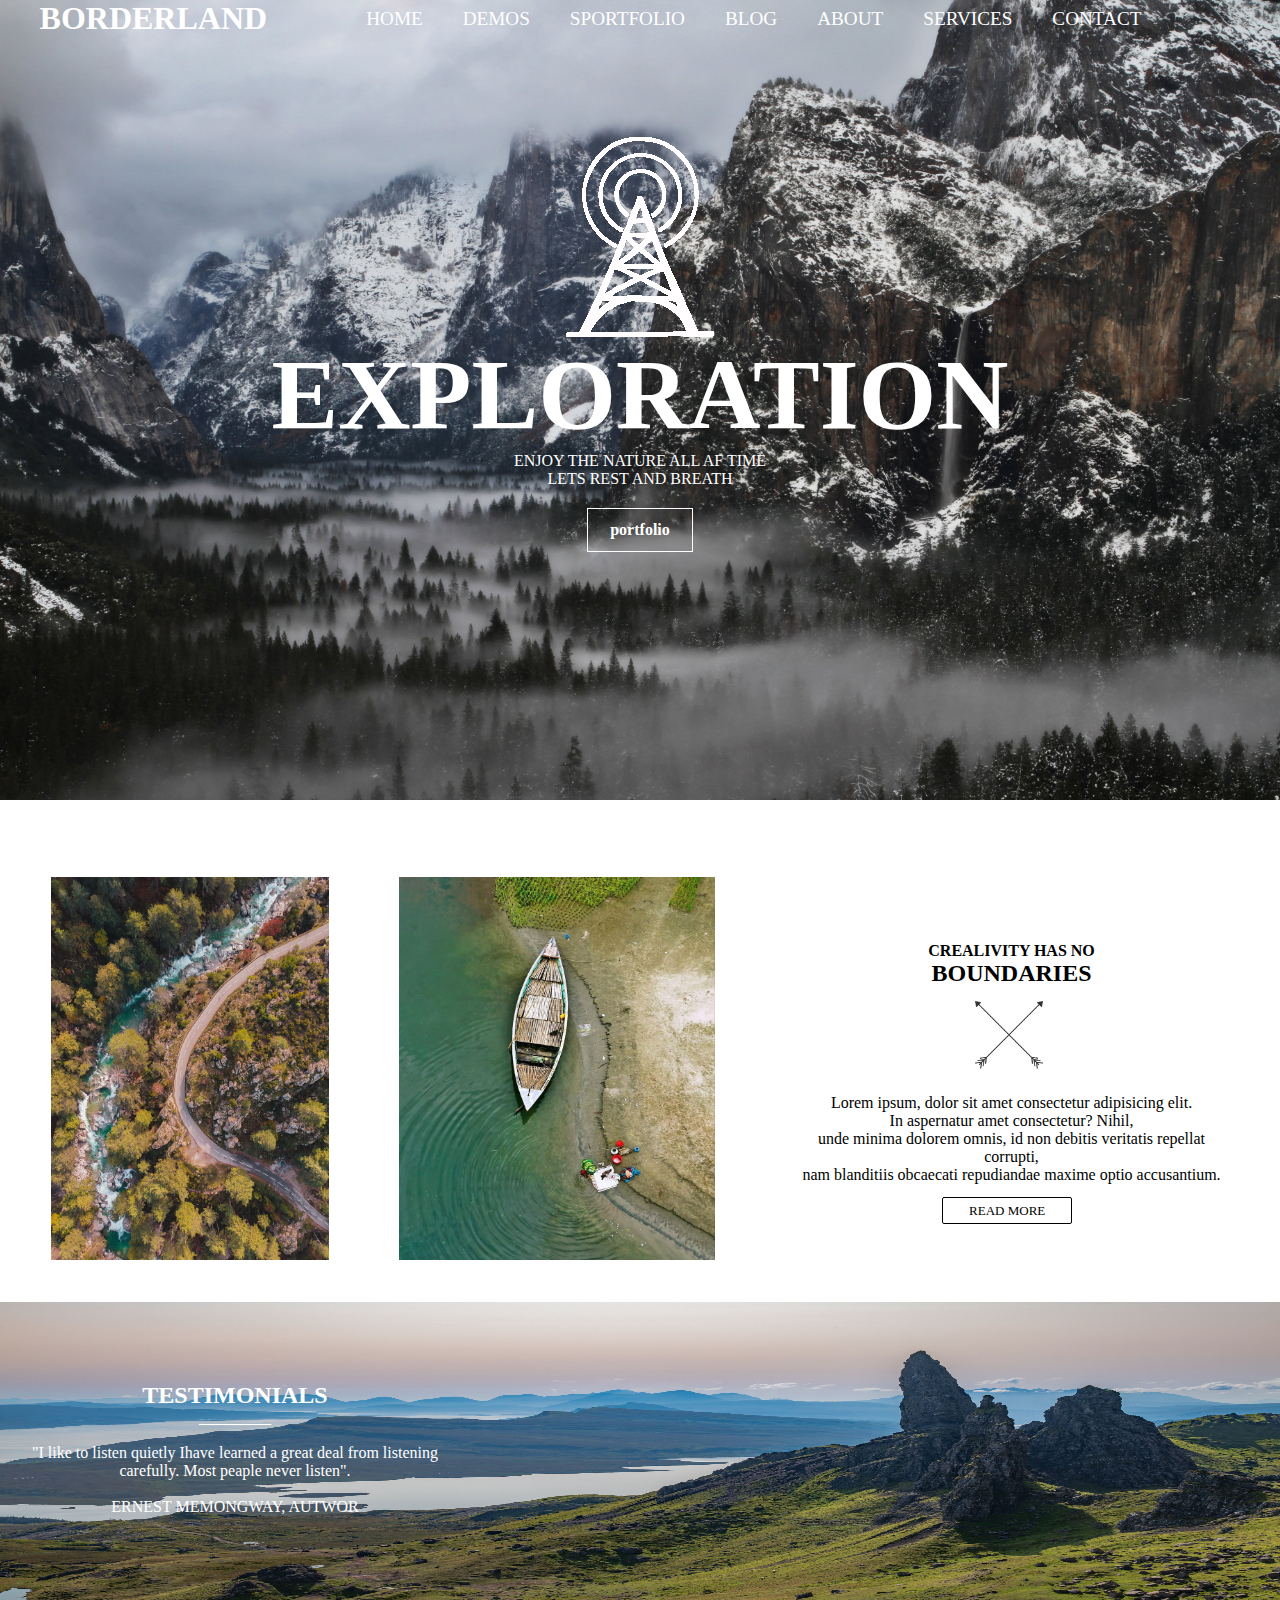
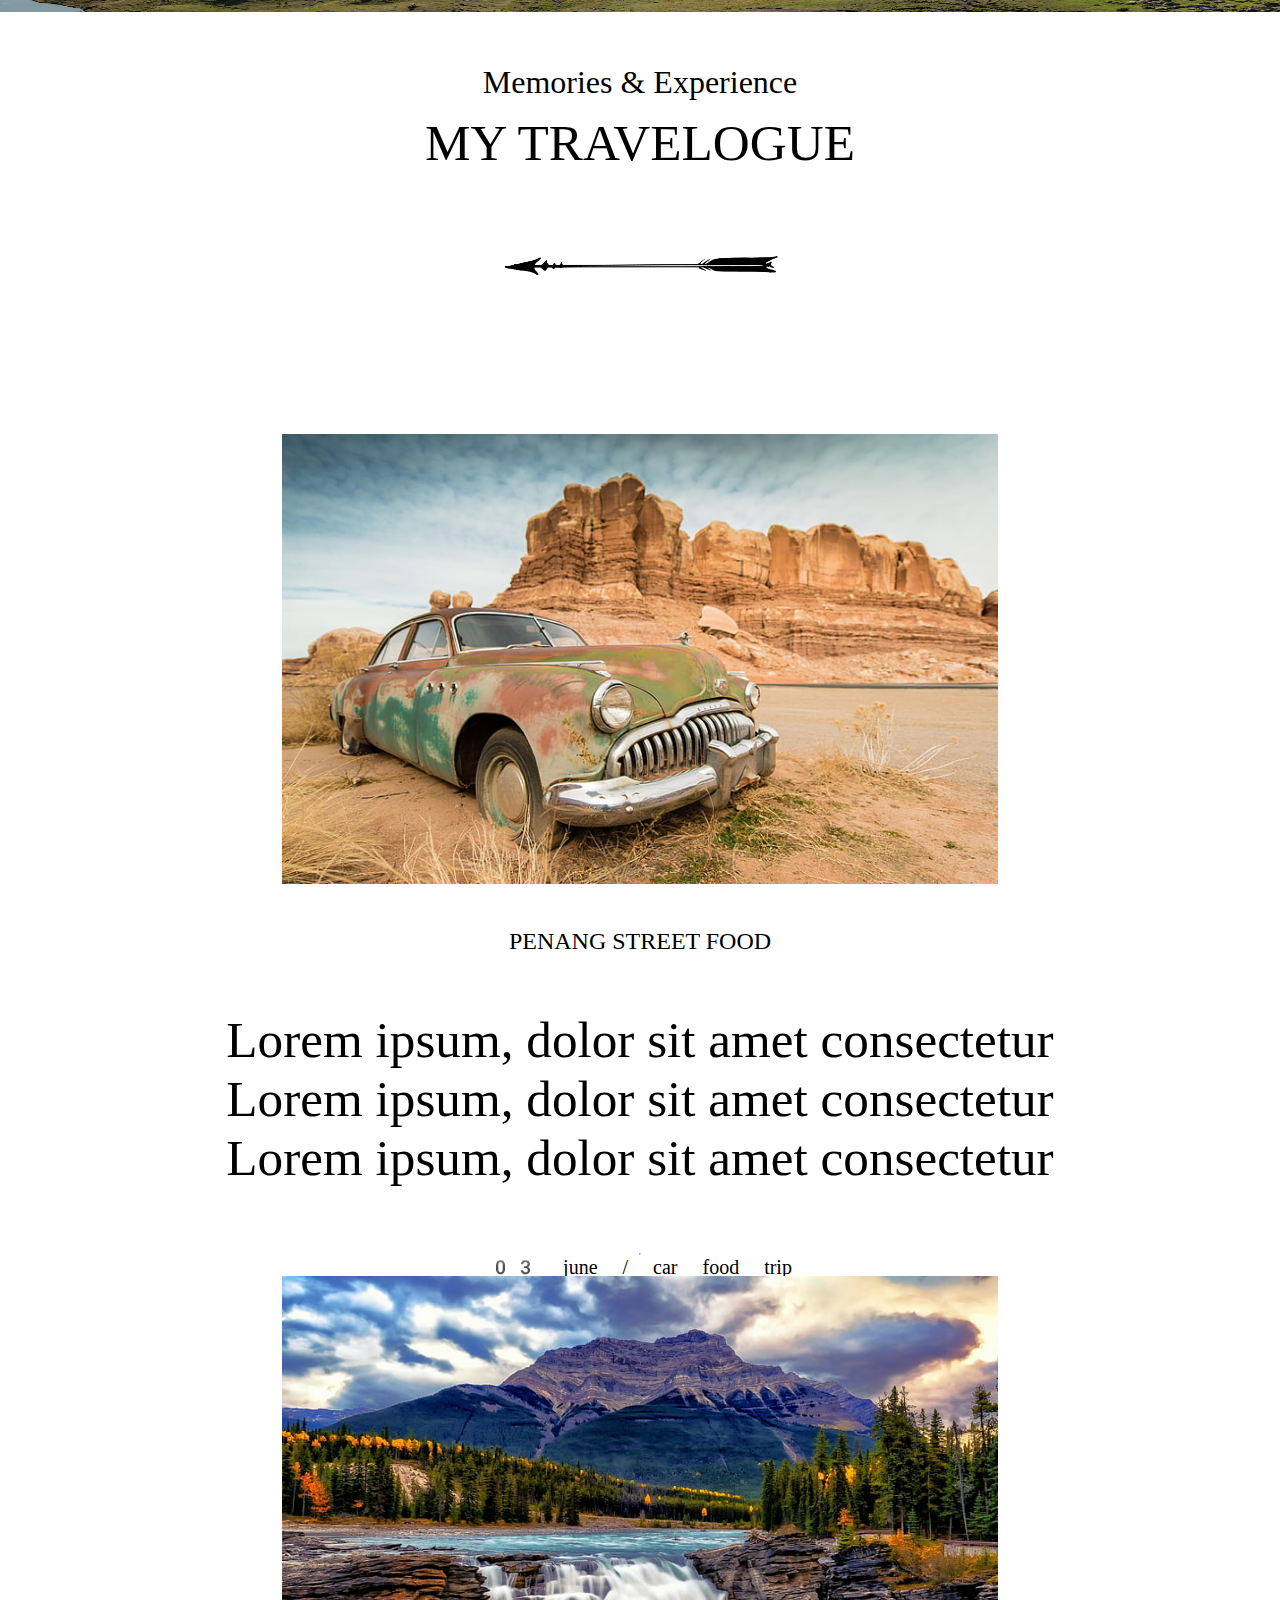
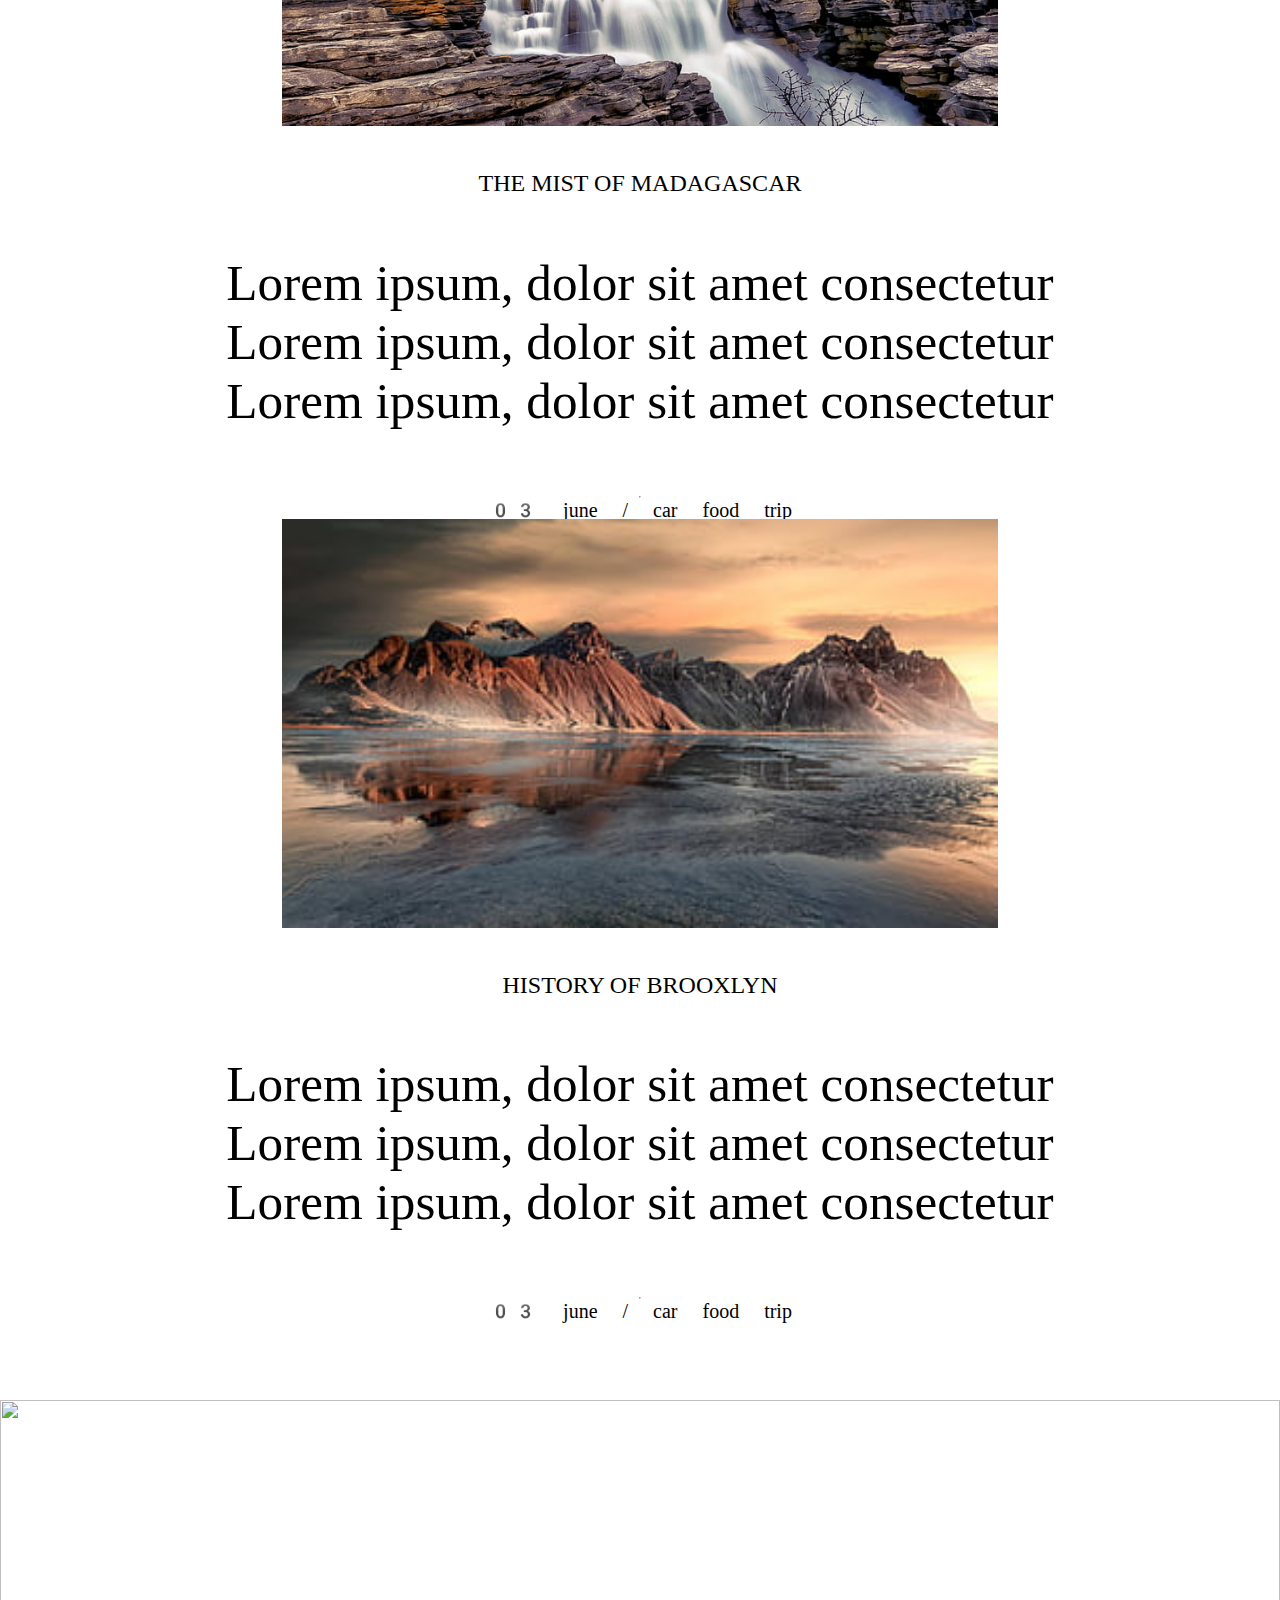
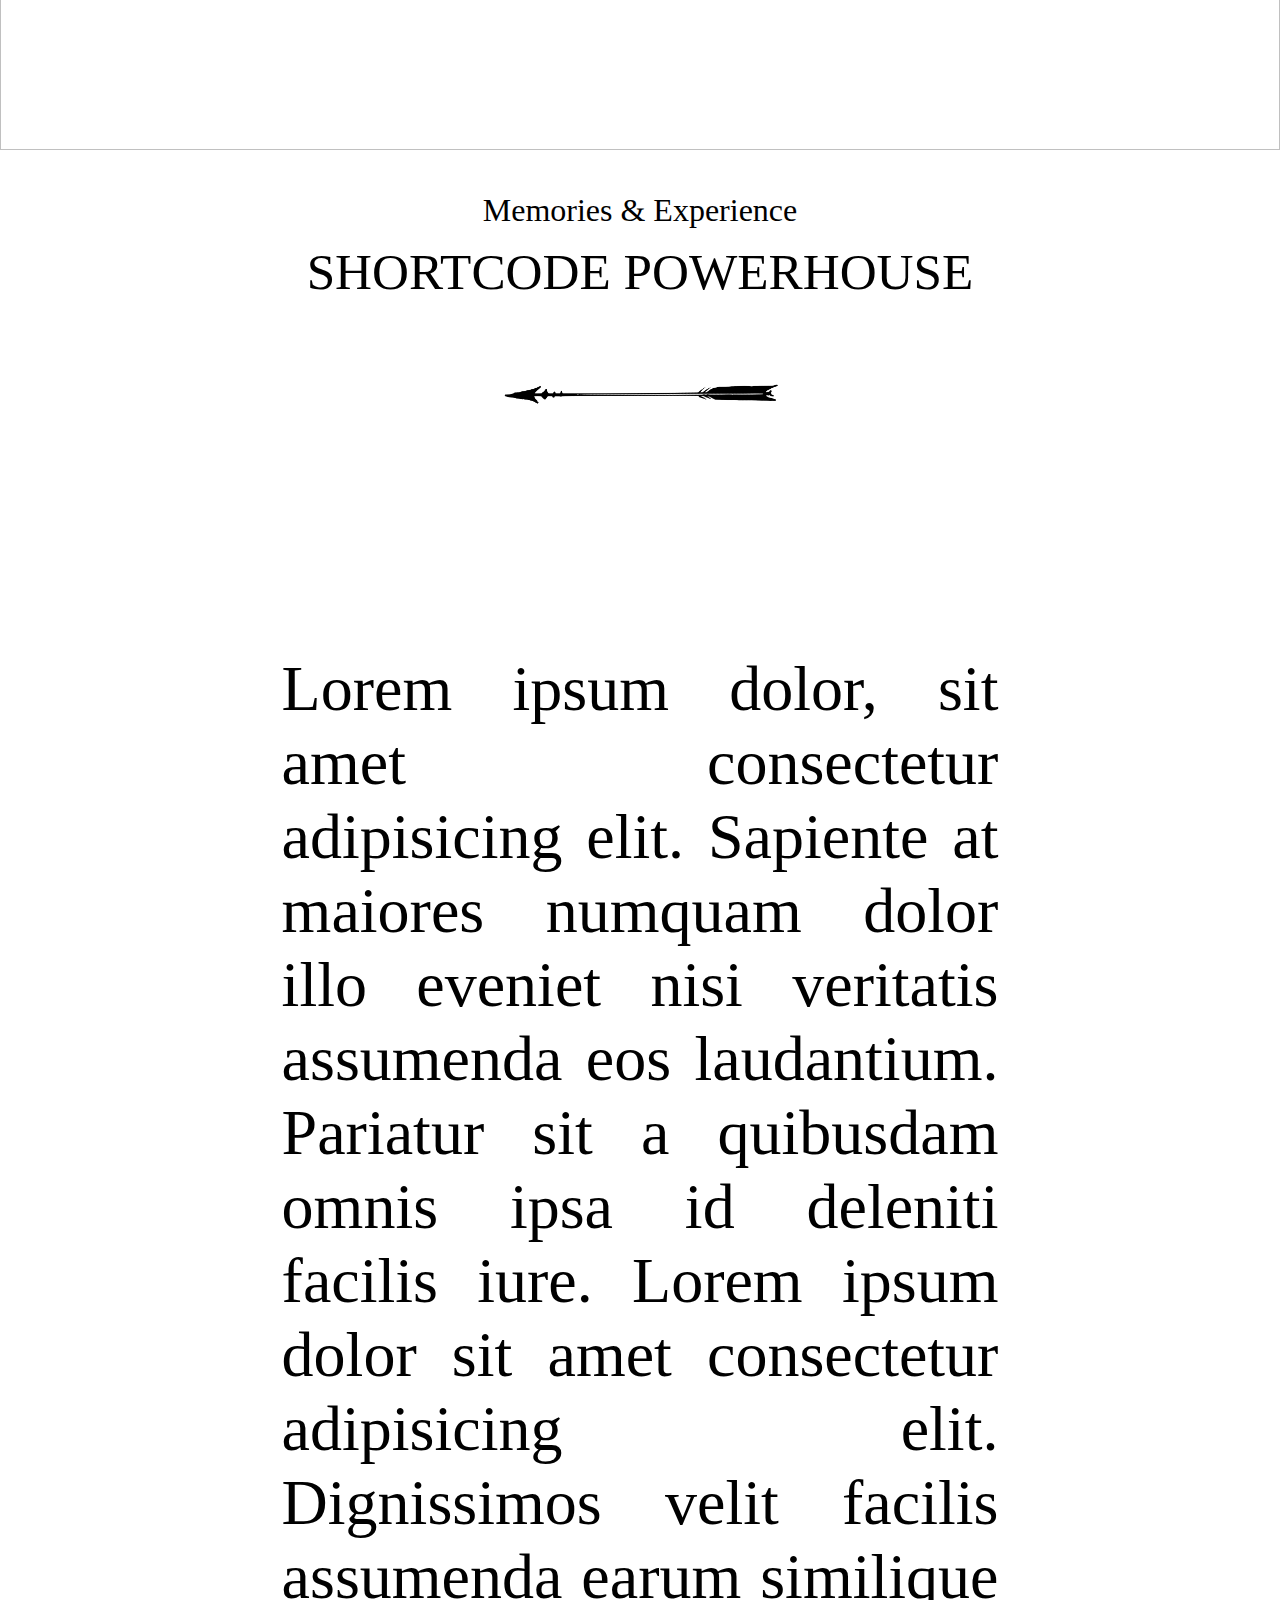
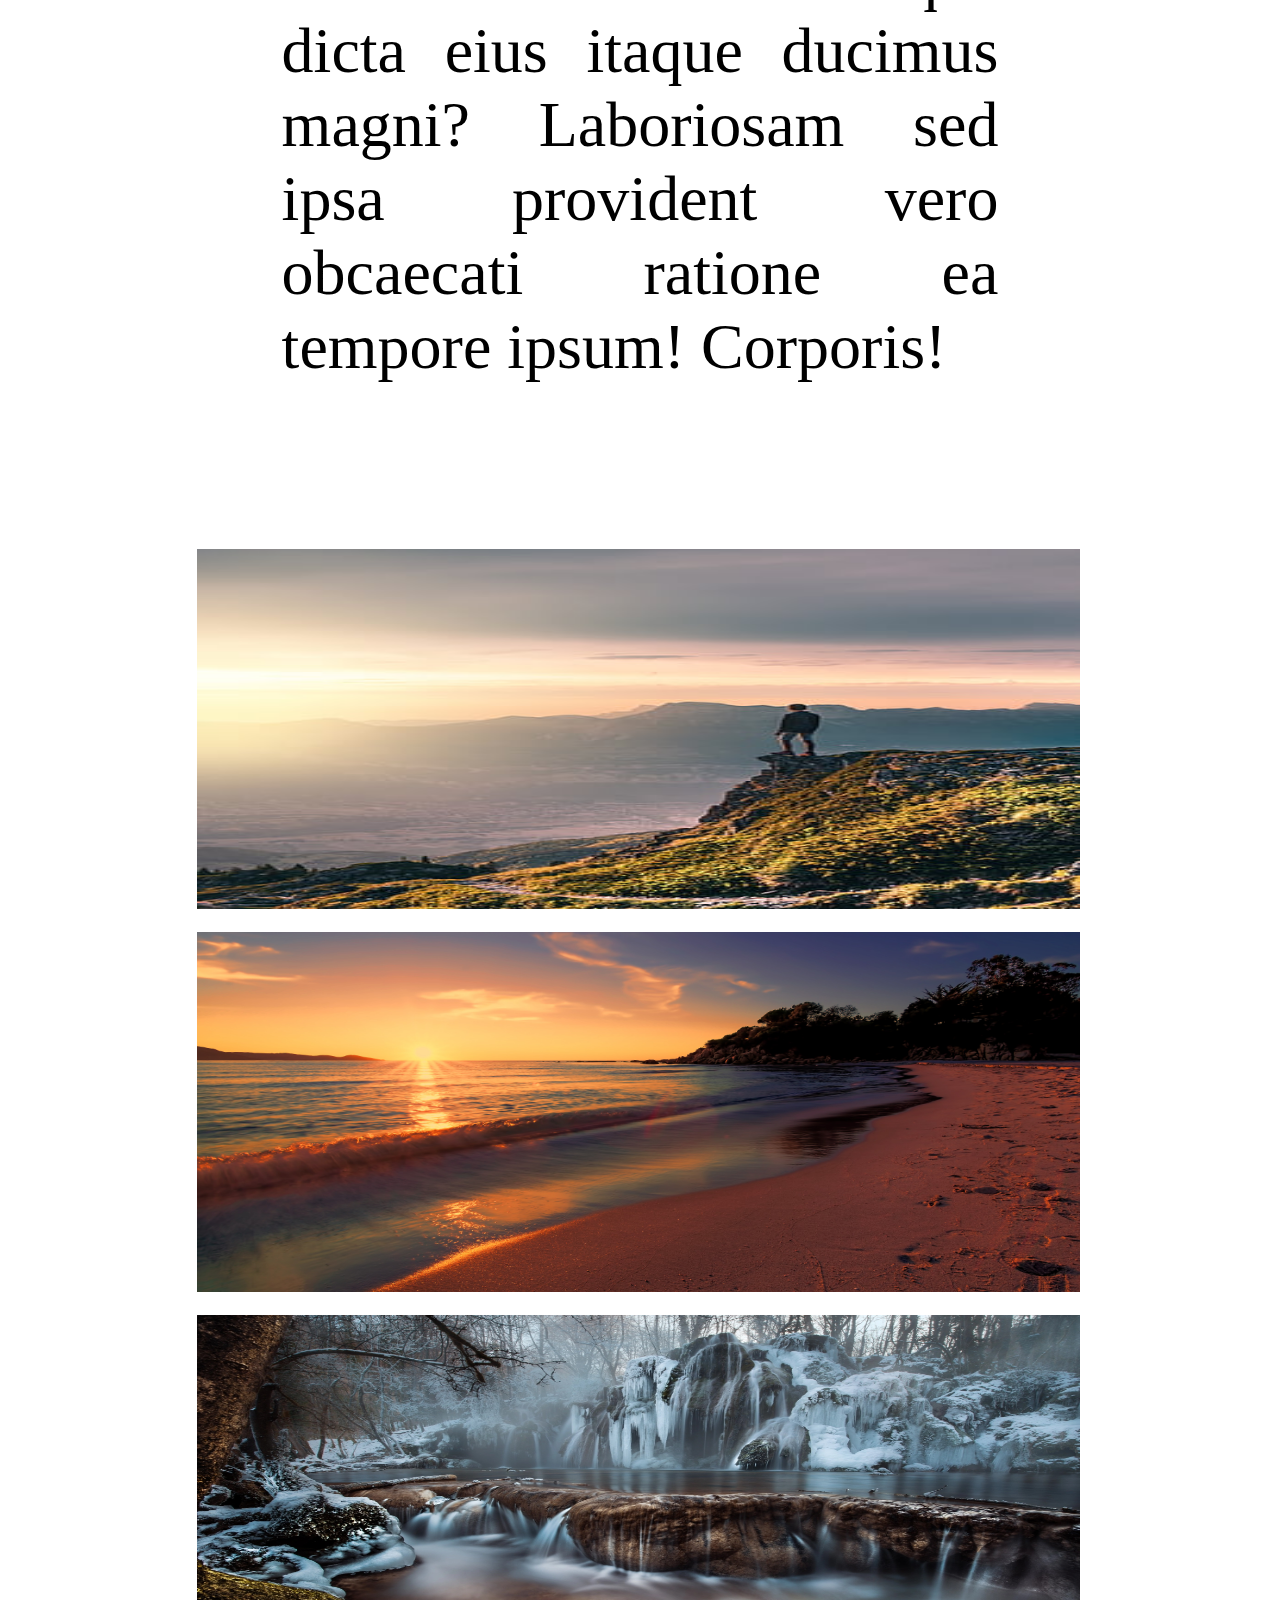
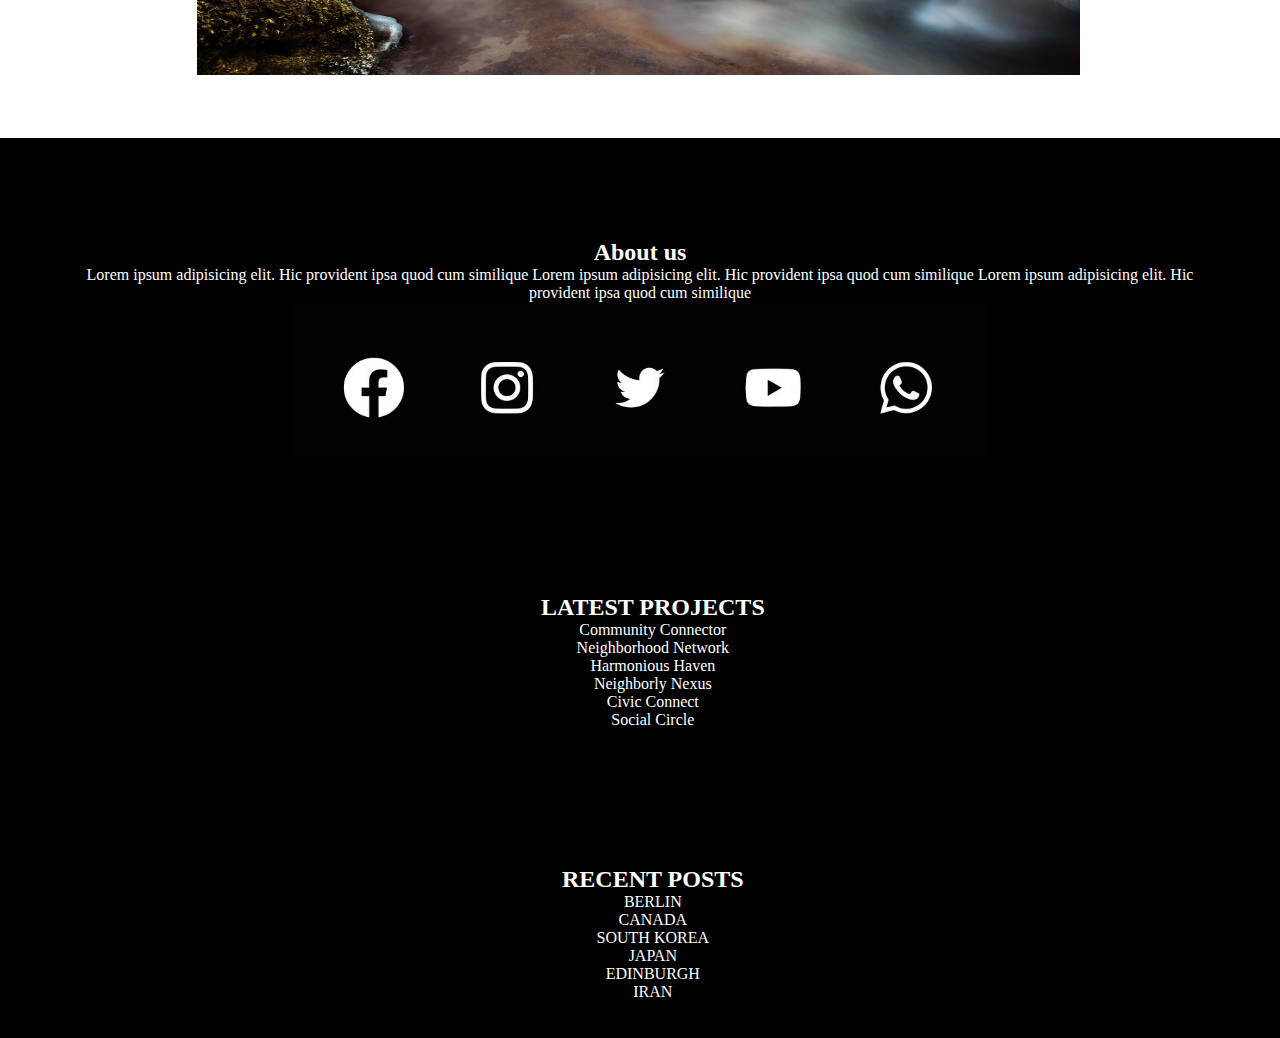
==== index.html @ 6d54a7ad "first commit" ====
<!DOCTYPE html>
<html lang="en">
  <head>
    <meta charset="UTF-8" />
    <meta name="viewport" content="width=device-width, initial-scale=1.0" />
    <title>landing</title>
    <link rel="stylesheet" href="assets/style/style.css" />
    <link rel="stylesheet" href="assets/style/style1.css" />
  </head>
  <body>
    <div class="main">
      <div class="header">
        <div class="navbar container" id="navbar container">
          <div class="logo-container">
            <h1>BORDERLAND</h1>
          </div>
          <div class="menu" id="hamburger" >
            <ul>
              <li><a href="#">HOME</a></li>
              <li><a href="#">DEMOS</a></li>
              <li><a href="#">SPORTFOLIO</a></li>
              <li><a href="#">BLOG</a></li>
              <li><a href="#">ABOUT</a></li>
              <li><a href="#">SERVICES</a></li>
              <li><a href="contact.html" target="_blank">CONTACT</a></li>
            </ul>
          </div>
          <div onclick="ChangeStyle()" class="menu-btn" >
            <svg
              class="svg"
              xmlns="http://www.w3.org/2000/svg"
              x="0px"
              y="0px"
              width="100"
              height="100"
              viewBox="0 0 48 48"
              
            >
              <path
                d="M 8 6 C 6.3550302 6 5 7.3550302 5 9 L 5 11 C 5 12.64497 6.3550302 14 8 14 L 40 14 C 41.64497 14 43 12.64497 43 11 L 43 9 C 43 7.3550302 41.64497 6 40 6 L 8 6 z M 8 8 L 40 8 C 40.56503 8 41 8.4349698 41 9 L 41 11 C 41 11.56503 40.56503 12 40 12 L 8 12 C 7.4349698 12 7 11.56503 7 11 L 7 9 C 7 8.4349698 7.4349698 8 8 8 z M 8 20 C 6.3550302 20 5 21.35503 5 23 L 5 25 C 5 26.64497 6.3550302 28 8 28 L 40 28 C 41.64497 28 43 26.64497 43 25 L 43 23 C 43 21.35503 41.64497 20 40 20 L 8 20 z M 8 22 L 40 22 C 40.56503 22 41 22.43497 41 23 L 41 25 C 41 25.56503 40.56503 26 40 26 L 8 26 C 7.4349698 26 7 25.56503 7 25 L 7 23 C 7 22.43497 7.4349698 22 8 22 z M 8 34 C 6.3550302 34 5 35.35503 5 37 L 5 39 C 5 40.64497 6.3550302 42 8 42 L 40 42 C 41.64497 42 43 40.64497 43 39 L 43 37 C 43 35.35503 41.64497 34 40 34 L 8 34 z M 8 36 L 40 36 C 40.56503 36 41 36.43497 41 37 L 41 39 C 41 39.56503 40.56503 40 40 40 L 8 40 C 7.4349698 40 7 39.56503 7 39 L 7 37 C 7 36.43497 7.4349698 36 8 36 z"
              ></path>
            </svg>
          </div>
        </div>

        <div class="cta">
          <img class="png" src="assets/img/1071807-200.png" alt="" />
          <h1 class="h11">EXPLORATION</h1>
          <p>ENJOY THE NATURE ALL AF TIME<br />LETS REST AND BREATH</p>
        </div>
        <div class="cta-btn">
          <a href="#">portfolio</a>
        </div>
      </div>
      <div class="container2">
        <div>
          <img class="img" src="assets/img/2.jpg" alt="" />
        </div>
        <div>
          <img class="img" src="assets/img/3.jpg" alt="" />
        </div>
        <div class="container3">
          <h4>CREALIVITY HAS NO</h4>
          <h2>BOUNDARIES</h2>
          <img class="png1" src="assets/img/18.png" alt="" />
          <p>
            Lorem ipsum, dolor sit amet consectetur adipisicing elit.<br />
            In aspernatur amet consectetur? Nihil,<br />
            unde minima dolorem omnis, id non debitis veritatis repellat
            corrupti,<br />
            nam blanditiis obcaecati repudiandae maxime optio accusantium.
          </p>
          <a href="#">READ MORE</a>
        </div>
      </div>
      <div class="container5">
        <img class="image1" src="assets/img/4.jpg" alt="mountain" />
        <div class="container6">
          <h2>TESTIMONIALS</h2>
          <p class="line">_________</p>
          <p class="p1">
            "I like to listen quietly Ihave learned a great deal from
            listening<br />carefully. Most peaple never listen".
          </p>
          <p class="p2">ERNEST MEMONGWAY, AUTWOR</p>
        </div>
      </div>
    </div>
    <div class="container7">
      <p class="p3">Memories & Experience</p>
      <p class="p4">MY TRAVELOGUE</p>
      <img
        class="png2"
        src="assets/img/87-873418_vector-bow-arrow-png-transparent-png.png"
        alt=""
      />
    </div>
    <div class="container8">
      <div class="container9">
        <img class="image2" src="assets/img/6.jpg" alt="mountain" />
        <p class="p5">PENANG STREET FOOD</p>
        <p class="p6">
          Lorem ipsum, dolor sit amet consectetur <br />
          Lorem ipsum, dolor sit amet consectetur <br />Lorem ipsum, dolor sit
          amet consectetur
        </p>

        <hr />
        <p class="p7">03 june / car food trip</p>
      </div>
      <div class="container9">
        <img class="image2" src="assets/img/5.jpg" alt="mountain" />
        <p class="p5">THE MIST OF MADAGASCAR</p>
        <p class="p6">
          Lorem ipsum, dolor sit amet consectetur <br />
          Lorem ipsum, dolor sit amet consectetur<br />Lorem ipsum, dolor sit
          amet consectetur
        </p>

        <hr />
        <p class="p7">03 june / car food trip</p>
      </div>
      <div class="container9">
        <img class="image2" src="assets/img/7.jpg" alt="mountain" />
        <p class="p5">HISTORY OF BROOXLYN</p>
        <p class="p6">
          Lorem ipsum, dolor sit amet consectetur <br />
          Lorem ipsum, dolor sit amet consectetur <br />Lorem ipsum, dolor sit
          amet consectetur
        </p>

        <hr />
        <p class="p7">03 june / car food trip</p>
      </div>
    </div>
    <div class="container10">
      <div>
        <img class="image3" src="assets/img/8.jpg" alt="" />
      </div>
    </div>

    <div class="container11">
      <p class="p3">Memories & Experience</p>
      <p class="p4">SHORTCODE POWERHOUSE</p>
      <img
        class="png2"
        src="assets/img/87-873418_vector-bow-arrow-png-transparent-png.png"
        alt=""
      />
      <p class="p8">
        Lorem ipsum dolor, sit amet consectetur adipisicing elit. Sapiente at
        maiores numquam dolor illo eveniet nisi veritatis assumenda eos
        laudantium. Pariatur sit a quibusdam omnis ipsa id deleniti facilis
        iure. Lorem ipsum dolor sit amet consectetur adipisicing elit.
        Dignissimos velit facilis assumenda earum similique dicta eius itaque
        ducimus magni? Laboriosam sed ipsa provident vero obcaecati ratione ea
        tempore ipsum! Corporis!
      </p>
    </div>
    <div class="container12">
      <div class="div">
        <img class="image4" src="assets/img/9.jpg" alt="mountain" />
        <p class="p9">PHOTOS FROM BERLIN</p>
      </div>
      <div class="div">
        <img class="image4" src="assets/img/10.jpg" alt="river" />
        <p class="p9">AMESTERDAM STROLL</p>
      </div>
      <div class="div">
        <img class="image4" src="assets/img/11.jpg" alt="" />
        <p class="p9">GRAFFITI LOCATION ART</p>
      </div>
    </div>
    <div class="container13">
      <div class="div1">
        <h2>About us</h2>
        <p class="p10">
          Lorem ipsum adipisicing elit. Hic provident ipsa quod cum similique
          Lorem ipsum adipisicing elit. Hic provident ipsa quod cum similique
          Lorem ipsum adipisicing elit. Hic provident ipsa quod cum similique
        </p>
        <img class="image5" src="assets/img/social.jpg" alt="" />
      </div>
      <div class="div2">
        <h2>LATEST PROJECTS</h2>
        <p>Community Connector</p>
        <p>Neighborhood Network</p>
        <p>Harmonious Haven</p>
        <p>Neighborly Nexus</p>
        <p>Civic Connect</p>
        <p>Social Circle</p>
      </div>
      <div class="div3">
        <h2>RECENT POSTS</h2>
        <p>BERLIN</p>
        <p>CANADA</p>
        <p>SOUTH KOREA</p>
        <p>JAPAN</p>
        <p>EDINBURGH</p>
        <p>IRAN</p>
      </div>
    </div>

    <script src="assets/js/main.js"></script>
  </body>
</html>
---- assets/style/style.css ----
* {
    box-sizing: border-box;
    margin: 0;
    padding: 0;
  }

  .container {
    width: 100%;
    /* padding: 2%; */
  }
  .navbar {
    display: flex;
    flex-direction: row;
    flex-wrap: nowrap;
    justify-content: space-around;
    align-items: center;
position: relative;
  }


  .logo-container {
    display: flex;
    align-items: center;
  }
  .logo-container> h1 {
    color: #fff;
  }
  .menu ul {
    list-style: none;
    margin: 0;
    padding: 0;
    display: flex;
    justify-content: center;
    align-items: center;

  }
  .menu ul li a {
    text-decoration: none;
    padding: 10px 20px;
    color: #fff;
    font-weight: 500;
    font-size: 1.5vw;
  }
  /* .menu> ul {
    display: inline-block;
  } */
/* .menu-btn{
  position: absolute;
  top: 20px;
  right: 20px;
} */

.svg{
  fill: #fff;
  width: 10%;
  display: none;
  position: absolute;
}
@media screen and (max-width:768px){
  .navbar{
    display: flex;
    flex-direction: column;
    flex-wrap: wrap;
  }
  .menu ul{
    display: flex;
    flex-direction: column;
    flex-wrap: wrap;
    width: 100vw;
    background-color: #ffffff79;
  }
  .menu ul li a{
    color: black;
    font-size: 3vw;
  }
  .logo-container> h1 {
    color: #fff;
    font-size: 8vw;
    margin-top: 3%;
}

    /* .menu {
      display: none;
    } */
    #hamburger {
      display: none;
    }
  .svg{
    display:block;
    top: 0;
    right: 20px;
      }
}
@media screen and (max-width:468px){
.navbar{
  display: flex;
  flex-direction: column;
  flex-wrap: wrap;
}
.menu ul{
  display: flex;
  flex-direction: column;
  flex-wrap: wrap;
  width: 100vw;
  background-color: #ffffff79;
}
.menu ul li a{
  color: black;
  font-size: 3vw;
}
.logo-container> h1 {
  color: #fff;
  font-size: 9vw;
  margin-top: 9%;
}
  /* .menu {
    display: none;
  } */
  #hamburger {
    display: none;
  }

  .svg{
    display:block;
    top: 0;
    right: 20px;
  }
}
---- assets/style/style1.css ----
* {
    box-sizing: border-box;
    margin: 0;
    padding: 0;
  }

  .container {
    width: 100%;
    /* padding: 0 85px; */
  }
  .cta {
    display: flex;
    flex-direction: column;
    align-items: center;
    justify-content: center;
    text-align: center;
    margin-top: 100px;
  }
  .h11 {
    font-size: 100px;
    color: #fff;
  }
  .cta p {
    color: #fff;
  }
  .cta-btn {
    display: flex;
    flex-direction: column;
    align-items: center;
    justify-content: center;
    margin-top: 20px;
  }
  .cta-btn a {
    text-decoration: none;
    color: white;
    padding: 12px 22px;
   border: 1px solid white;
   font-weight: bolder;
   
  }
  .header {
    background-image: url(../img/1.jpg);
    background-size: cover;
    background-position:100% 70%;
    background-clip: padding-box;
    height: 800px;
  }

  .container2{
    display: flex;
    flex-direction: row;
    flex-wrap: nowrap;
    justify-content: space-around;
    align-items: stretch;
    margin-top: 6%;
    margin-left: 4%;
    margin-right: 4%;
}
 
  .img{
    width: 80%;
    height: 90%;
  }
  .png1{
    width: 35%;
    margin-left: 32%;
  }
  .container3{
    display: flex;
    flex-direction: column;
    align-items: stretch;
    justify-content: center;
  }
  .container3 h2, h4, p{
    text-align: center;
  }
  p{
    text-align: center;
  }
  .container3 a{
    text-decoration: none;
    color: black;
    border: 1px solid black;
    border-radius: 2px;
    font-size: small;
    padding: 1%;
    text-align: center;
    width: 19%;
    margin-left: 40%;
    margin-top: 6%;
}
.container3:hover a{
background-color: darkgreen;
color: #fff;
}
h4{
    font-family: math;
}

 .container5{
    display: flex;
    flex-direction: column;
    justify-content: space-around;
    align-items: stretch;
    position: relative;
 } 
 .image1{
    width: 100%;
    height: 310px;
    z-index: -1;
 }

 .container6{
    display: flex;
    position: absolute;
    text-align: center;
    top: 7rem;
    left: 36rem;
    flex-direction: column;
    justify-content: space-around;
    color: white;
 }
 .p1{
 font-family: CommercialScript BT;
 }
 .p2{
    font-size: Gabriola;
    margin-top: 4.5%;
 }
 .line{
    margin-bottom: 4%;
 }
.container7{
    display: flex;
    flex-direction: column;
    justify-content: space-around;
    align-items: stretch;
    margin-top: 4%;
}
.png2{
    width: 15%;
    margin-left: 42%;
}
.p3{
    font-size: xx-large;
    font-family: CommercialScript BT;
}
.p4{
    font-size: 290%;
    margin-top: 1%;
    font-family: Dutch801 Rm BT;
}
.container8{
    display: flex;
    flex-direction: row;
    justify-content: space-evenly;

}
.container9{
    display: flex;
}
.image2{
  width: 20vw;
  height: 50vh;
}

.container9{
  display: flex;
  flex-direction: column;
  justify-content: space-evenly;
  margin-left: 7%;
  margin-right: 7%;
  margin-top: 3%;
  flex-wrap: nowrap;
  align-items: center;
}

.p5{
    font-family: Bahnschrift;
    margin-bottom: 5%;
    margin-top: 4%;
    font-size: 24px;
}
.p6{
    margin-bottom: 6%;
}
.p7{
  font-family: emoji;
  font-size: 20px;
}
.image3{
    width: 100%;
    margin-top: 6%;
    height: 350px;
    z-index: -1;
}
.container10{
    position: relative;
}
.b1{
    position: absolute;
}
.container11{
    display: flex;
    flex-direction: column;
    justify-content: space-around;
    align-items: stretch;
    margin-top: 3%;
}
.p8{
    margin: 0 12%;
    direction: ltr;
    text-align: justify;
}
.container12{
    display: flex;
    flex-direction: row;
    justify-content: space-around;
    flex-wrap: nowrap;
    align-items: stretch;
    margin-top: 2%;
    margin-left: 10%;
  }
  
  .image4{
    width: 60%;
    height: 300px;
    opacity: 1;
  }
  .image4:hover{
    opacity: 0.4;
  }
  .div:hover .p9{
    display: block;
  }
  .p9{
    position: absolute;
    top: 9em;
    display: none;
    left: 3em;
  }
  .div{
  position: relative;
  width: 50%;
  display: flex;
  flex-direction: row;
  justify-content: space-between;
}
/* .container13{
  display: flex;
    flex-direction: row;
    flex-wrap: nowrap;
    justify-content: space-around;
    align-items: stretch;
    color: white;
    background-color: black;
    margin-top: 5%;
} */
.container13{
  display: grid;
  grid-template-columns: 33% 33% 33%;
  color: white;
  background-color: black;
  margin-top: 4%;
  height: 50vh;
}
.div1{
  display: flex;
  flex-direction: column;
  flex-wrap: nowrap;
  margin-left: 5%;
  margin-top: 5%;
  align-items: flex-start;
  justify-content: space-around;
}
.div2{
  display: flex;
    flex-direction: column;
    justify-content: space-evenly;
    align-items: center;
    margin-left: 20%;
    margin-top: 5%;
}
.div2>h2{
  text-align: center;
}

.div3{
  display: flex;
    flex-direction: column;
    justify-content: space-around;
    align-items: center;
    margin-left: 20%;
    margin-top: 5%;
}
/* .div4{    display: flex;
  flex-direction: column;
  flex-wrap: wrap;
  justify-content: space-evenly;
  align-items: center;
  margin-left: 5%;
}
.div5{
  display: flex;
  flex-direction: column;
  flex-wrap: wrap;
  justify-content: flex-end;
  align-items: stretch;
    align-content: center;
    margin-left: 5%;
} */
.image5{
  width: 60%;
}
.image6{
  width: 20%;
  height: 34%;
  margin: 1%;
}
.p10{
  text-align: justify;
}
@media screen and (max-width:768px) {
 
  .header{
   width: 100vw;
   
  }
 .h11{
   font-size: 6vw;
 }

 .container2{
   display: flex;
   flex-wrap: wrap;
   flex-direction: column;
   align-items: center;
 }
 .img{
   width: 50vw;
   height: 50vh;
 }
 .container3>p{
   text-align: justify;
   direction: ltr;
   margin: 0% 24%;
   font-size: 3vw;
 }
 .container3>a{
   margin: 3% 34%;
   width: 30%;
 }
 .container3:hover a{
  background-color: darkgreen;
  color: #fff;
  }
 .container6{
  left: 12em;
  top: 5em;
 }
 .container8{
   display: flex;
   flex-direction: column;
   flex-wrap: wrap;
 }
 .png2{
   width: 30%;
   margin: 0% 35%;
 }
 .p6{
   font-size: 3vw;
 }
 .image2{
   width: 65%;
 }
 .p7{
  margin-bottom: 10%;
 }
 .p8{
   font-size: 4vw;
         text-align: justify;
         direction: ltr;
 }
 .container12{
   display: flex;
   flex-direction: column;
   align-items: center;
   justify-content: space-around;
 }
 .image4{
  width: 49vw;
  height: 40vh;
  margin: 2% -15%;

 }
 .container13{
   display: flex;
   flex-direction: column;
   align-items: center;
   justify-content: space-around;
   flex-wrap: wrap;
   height: 100vh;
 }
 .div1{
   display: flex;
         flex-direction: column;
         flex-wrap: nowrap;
         align-items: center;
         margin-right: 5%;
 }
 .p10{
   text-align: center
 }
 .div2{
   display: flex;
   flex-direction: column;
   flex-wrap: nowrap;
   align-items: center;
   margin-right: 18%;
 }
 
 .div3{
   display: flex;
   flex-direction: column;
   flex-wrap: nowrap;
   align-items: center;
   margin-right: 18%;
 }
 }
@media screen and (max-width:468px) {
 
 .header{
  width: 100vw;
  
 }
.h11{
  font-size: 10vw;
}
.container2{
  display: flex;
  flex-wrap: wrap;
  flex-direction: column;
  align-items: center;
}
.img{
  width: 60vw;
  height: 50vh;
}
.container3>p{
  text-align: justify;
  direction: ltr;
  font-size: 4vw;
}
}
.container3>a{
  margin: 3% 34%;
  width: 30%;
}
.container3:hover a{
  background-color: darkgreen;
  color: #fff;
  }
.container8{
  display: flex;
  flex-direction: column;
  flex-wrap: wrap;
}
.png2{
  width: 30%;
  margin: 0% 35%;
}
.p6{
  font-size: 4vw;
}
.image2{
  width: 65%;
}
.p4{
  font-size: 4vw;
}
.p8{
  font-size: 5vw;
        text-align: justify;
        direction: ltr;
        padding: 10%;
}
.image1{
  width: 100vw;
}
.container6{
  left: 2em;
        top: 5em;
}
.container12{
  display: flex;
  flex-direction: column;
  align-items: center;
  justify-content: space-around;
}
.image4{
  width: 69vw;
  height: 40vh;
  margin: 2% -38%;
}
.container13{
  display: flex;
  flex-direction: column;
  align-items: center;
  justify-content: space-around;
  flex-wrap: wrap;
  height: 100vh;
}
.div1{
  display: flex;
        flex-direction: column;
        flex-wrap: nowrap;
        align-items: center;
        margin-right: 5%;
}
.p10{
  text-align: center
}
.div2{
  display: flex;
  flex-direction: column;
  flex-wrap: nowrap;
  align-items: center;
  margin-right: 18%;
}

.div3{
  display: flex;
  flex-direction: column;
  flex-wrap: nowrap;
  align-items: center;
  margin-right: 18%;

}
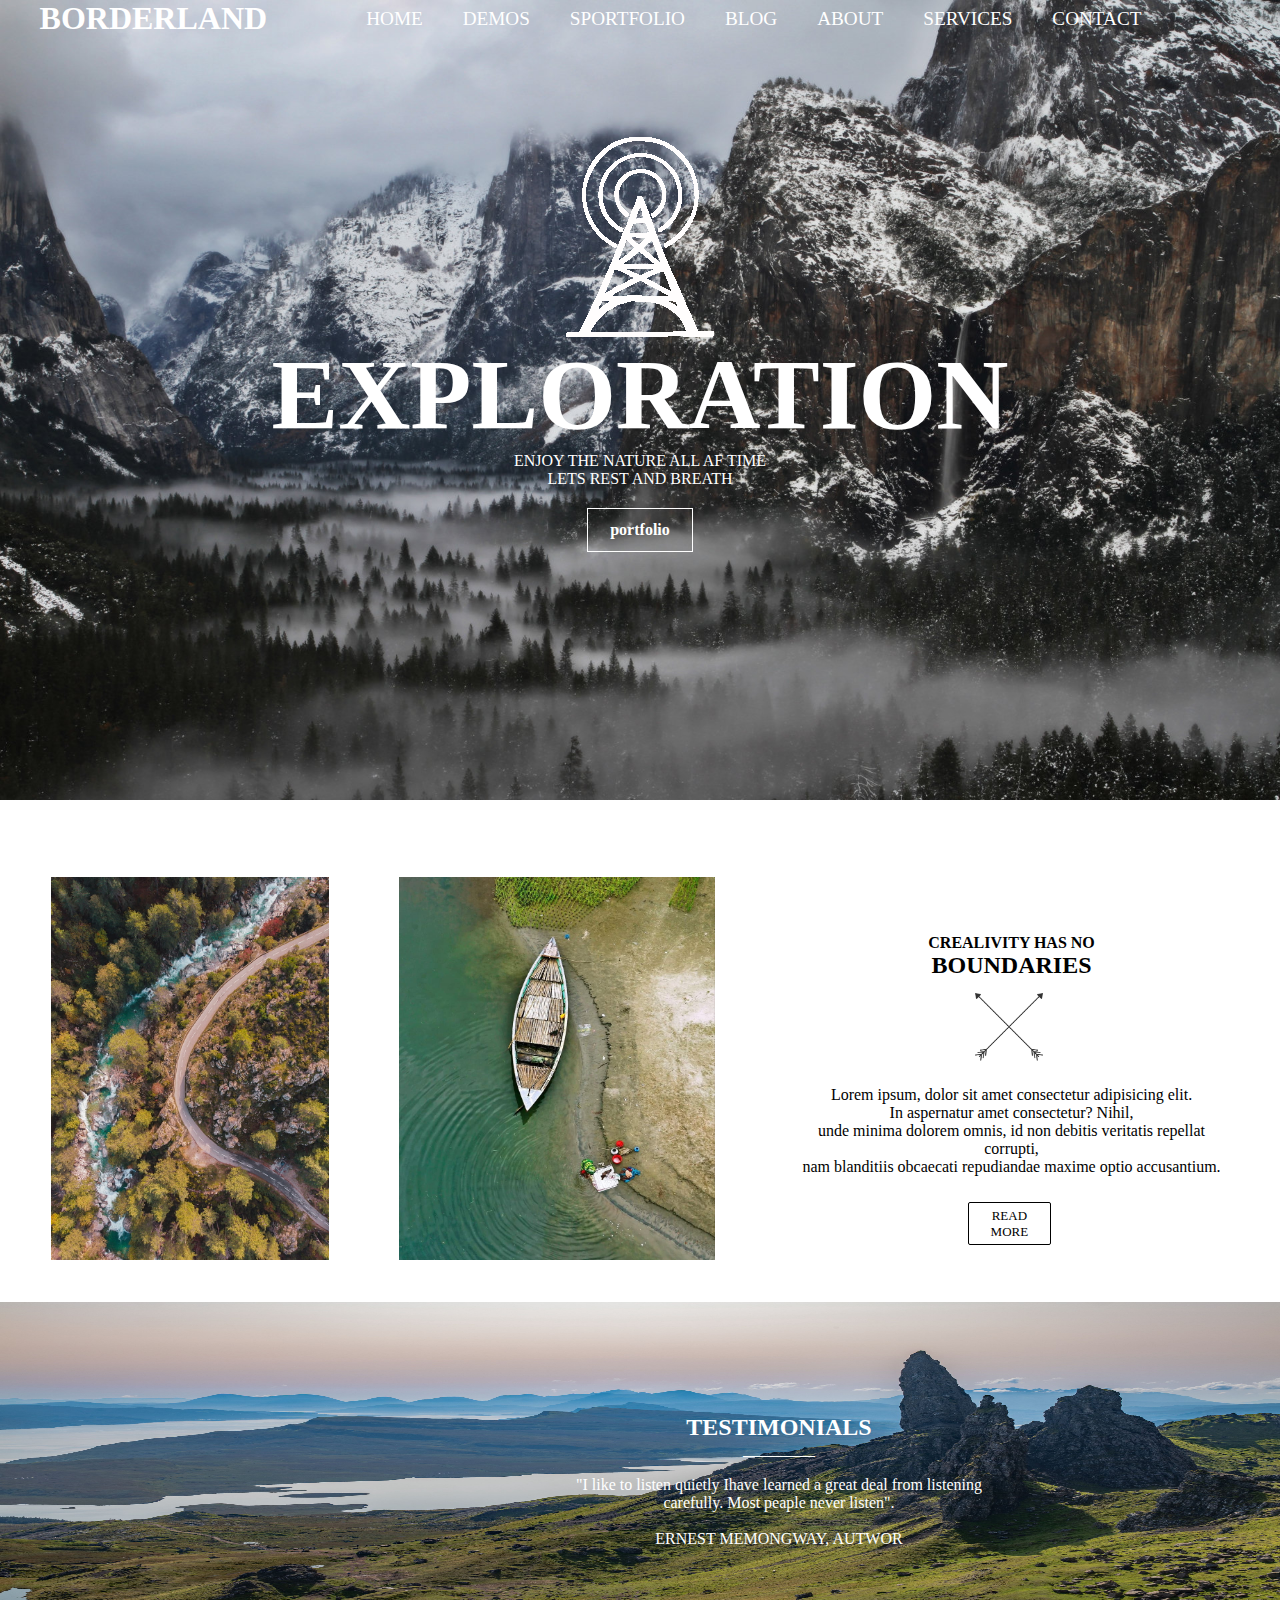
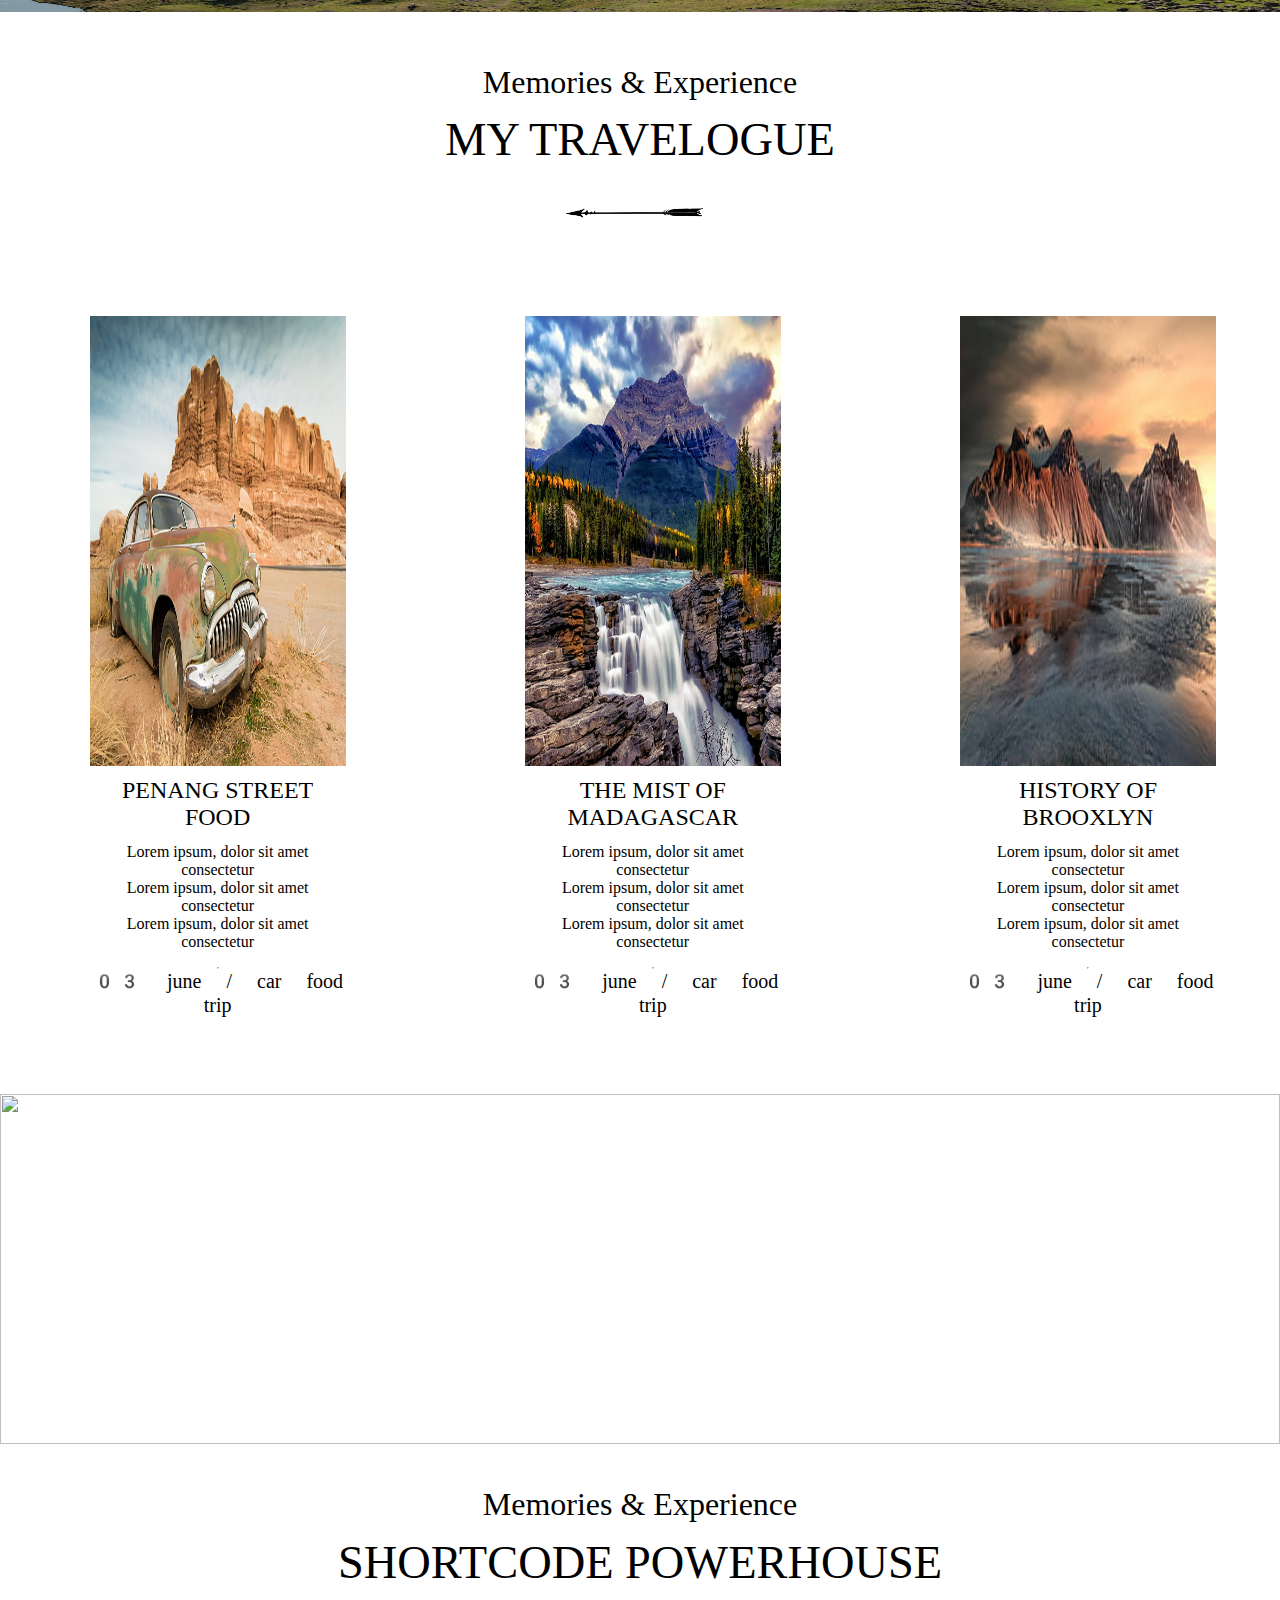
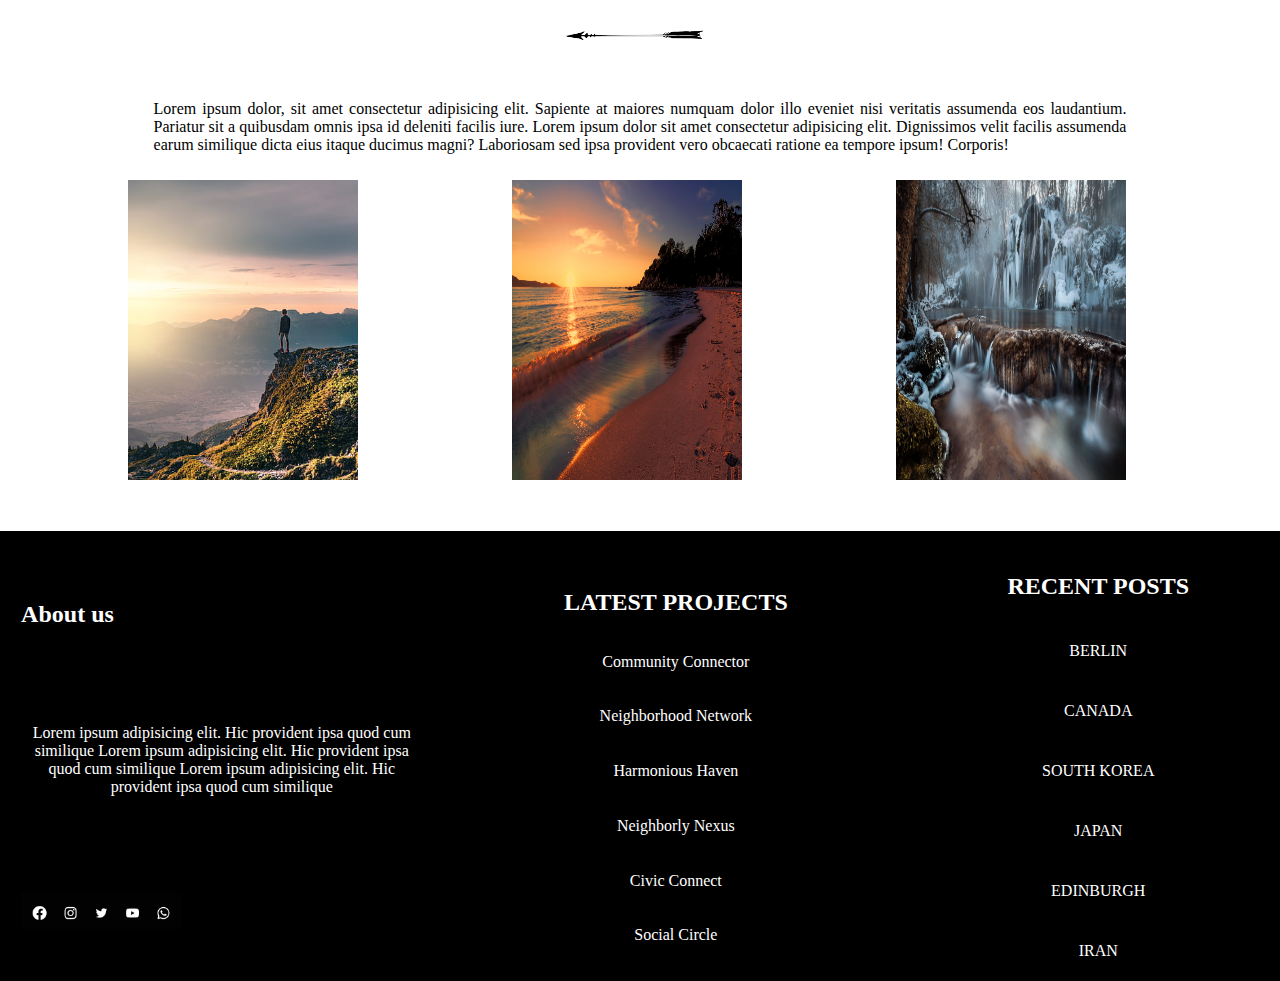
==== commit 8ffad794: "third commit" ====
--- a/index.html
+++ b/index.html
@@ -179,7 +179,9 @@
           Lorem ipsum adipisicing elit. Hic provident ipsa quod cum similique
           Lorem ipsum adipisicing elit. Hic provident ipsa quod cum similique
         </p>
-        <img class="image5" src="assets/img/social.jpg" alt="" />
+        <div class="div4">
+          <img class="image5" src="assets/img/social.jpg" alt="" />
+        </div>
       </div>
       <div class="div2">
         <h2>LATEST PROJECTS</h2>
--- a/assets/style/style1.css
+++ b/assets/style/style1.css
@@ -1,170 +1,170 @@
 * {
-    box-sizing: border-box;
-    margin: 0;
-    padding: 0;
-  }
-
-  .container {
-    width: 100%;
-    /* padding: 0 85px; */
-  }
-  .cta {
-    display: flex;
-    flex-direction: column;
-    align-items: center;
-    justify-content: center;
-    text-align: center;
-    margin-top: 100px;
-  }
-  .h11 {
-    font-size: 100px;
-    color: #fff;
-  }
-  .cta p {
-    color: #fff;
-  }
-  .cta-btn {
-    display: flex;
-    flex-direction: column;
-    align-items: center;
-    justify-content: center;
-    margin-top: 20px;
-  }
-  .cta-btn a {
-    text-decoration: none;
-    color: white;
-    padding: 12px 22px;
-   border: 1px solid white;
-   font-weight: bolder;
-   
-  }
-  .header {
-    background-image: url(../img/1.jpg);
-    background-size: cover;
-    background-position:100% 70%;
-    background-clip: padding-box;
-    height: 800px;
-  }
-
-  .container2{
-    display: flex;
-    flex-direction: row;
-    flex-wrap: nowrap;
-    justify-content: space-around;
-    align-items: stretch;
-    margin-top: 6%;
-    margin-left: 4%;
-    margin-right: 4%;
-}
- 
-  .img{
-    width: 80%;
-    height: 90%;
-  }
-  .png1{
-    width: 35%;
-    margin-left: 32%;
-  }
-  .container3{
-    display: flex;
-    flex-direction: column;
-    align-items: stretch;
-    justify-content: center;
-  }
-  .container3 h2, h4, p{
-    text-align: center;
-  }
-  p{
-    text-align: center;
-  }
-  .container3 a{
-    text-decoration: none;
-    color: black;
-    border: 1px solid black;
-    border-radius: 2px;
-    font-size: small;
-    padding: 1%;
-    text-align: center;
-    width: 19%;
-    margin-left: 40%;
-    margin-top: 6%;
-}
-.container3:hover a{
-background-color: darkgreen;
-color: #fff;
-}
-h4{
-    font-family: math;
-}
-
- .container5{
-    display: flex;
-    flex-direction: column;
-    justify-content: space-around;
-    align-items: stretch;
-    position: relative;
- } 
- .image1{
-    width: 100%;
-    height: 310px;
-    z-index: -1;
- }
-
- .container6{
-    display: flex;
-    position: absolute;
-    text-align: center;
-    top: 7rem;
-    left: 36rem;
-    flex-direction: column;
-    justify-content: space-around;
-    color: white;
- }
- .p1{
- font-family: CommercialScript BT;
- }
- .p2{
-    font-size: Gabriola;
-    margin-top: 4.5%;
- }
- .line{
-    margin-bottom: 4%;
- }
-.container7{
-    display: flex;
-    flex-direction: column;
-    justify-content: space-around;
-    align-items: stretch;
-    margin-top: 4%;
-}
-.png2{
-    width: 15%;
-    margin-left: 42%;
-}
-.p3{
-    font-size: xx-large;
-    font-family: CommercialScript BT;
-}
-.p4{
-    font-size: 290%;
-    margin-top: 1%;
-    font-family: Dutch801 Rm BT;
-}
-.container8{
-    display: flex;
-    flex-direction: row;
-    justify-content: space-evenly;
-
-}
-.container9{
-    display: flex;
-}
-.image2{
+  box-sizing: border-box;
+  margin: 0;
+  padding: 0;
+}
+
+.container {
+  width: 100%;
+  /* padding: 0 85px; */
+}
+.cta {
+  display: flex;
+  flex-direction: column;
+  align-items: center;
+  justify-content: center;
+  text-align: center;
+  margin-top: 100px;
+}
+.h11 {
+  font-size: 100px;
+  color: #fff;
+}
+.cta p {
+  color: #fff;
+}
+.cta-btn {
+  display: flex;
+  flex-direction: column;
+  align-items: center;
+  justify-content: center;
+  margin-top: 20px;
+}
+.cta-btn a {
+  text-decoration: none;
+  color: white;
+  padding: 12px 22px;
+  border: 1px solid white;
+  font-weight: bolder;
+}
+.header {
+  background-image: url(../img/1.jpg);
+  background-size: cover;
+  background-position: 100% 70%;
+  background-clip: padding-box;
+  height: 800px;
+}
+
+.container2 {
+  display: flex;
+  flex-direction: row;
+  flex-wrap: nowrap;
+  justify-content: space-around;
+  align-items: stretch;
+  margin-top: 6%;
+  margin-left: 4%;
+  margin-right: 4%;
+}
+
+.img {
+  width: 80%;
+  height: 90%;
+}
+.png1 {
+  width: 35%;
+  margin-left: 32%;
+}
+.container3 {
+  display: flex;
+  flex-direction: column;
+  align-items: stretch;
+  justify-content: center;
+}
+.container3 h2,
+h4,
+p {
+  text-align: center;
+}
+p {
+  text-align: center;
+}
+.container3 a {
+  text-decoration: none;
+  color: black;
+  border: 1px solid black;
+  border-radius: 2px;
+  font-size: small;
+  padding: 1%;
+  text-align: center;
+  width: 19%;
+  margin-left: 40%;
+  margin-top: 6%;
+}
+.container3:hover a {
+  background-color: darkgreen;
+  color: #fff;
+}
+h4 {
+  font-family: math;
+}
+
+.container5 {
+  display: flex;
+  flex-direction: column;
+  justify-content: space-around;
+  align-items: stretch;
+  position: relative;
+}
+.image1 {
+  width: 100%;
+  height: 310px;
+  z-index: -1;
+}
+
+.container6 {
+  display: flex;
+  position: absolute;
+  text-align: center;
+  top: 7rem;
+  left: 36rem;
+  flex-direction: column;
+  justify-content: space-around;
+  color: white;
+}
+.p1 {
+  font-family: CommercialScript BT;
+}
+.p2 {
+  font-size: Gabriola;
+  margin-top: 4.5%;
+}
+.line {
+  margin-bottom: 4%;
+}
+.container7 {
+  display: flex;
+  flex-direction: column;
+  justify-content: space-around;
+  align-items: stretch;
+  margin-top: 4%;
+}
+.png2 {
+  width: 15%;
+  margin-left: 42%;
+}
+.p3 {
+  font-size: xx-large;
+  font-family: CommercialScript BT;
+}
+.p4 {
+  font-size: 290%;
+  margin-top: 1%;
+  font-family: Dutch801 Rm BT;
+}
+.container8 {
+  display: flex;
+  flex-direction: row;
+  justify-content: space-evenly;
+}
+.container9 {
+  display: flex;
+}
+.image2 {
   width: 20vw;
   height: 50vh;
 }
 
-.container9{
+.container9 {
   display: flex;
   flex-direction: column;
   justify-content: space-evenly;
@@ -175,71 +175,71 @@
   align-items: center;
 }
 
-.p5{
-    font-family: Bahnschrift;
-    margin-bottom: 5%;
-    margin-top: 4%;
-    font-size: 24px;
-}
-.p6{
-    margin-bottom: 6%;
-}
-.p7{
+.p5 {
+  font-family: Bahnschrift;
+  margin-bottom: 5%;
+  margin-top: 4%;
+  font-size: 24px;
+}
+.p6 {
+  margin-bottom: 6%;
+}
+.p7 {
   font-family: emoji;
   font-size: 20px;
 }
-.image3{
-    width: 100%;
-    margin-top: 6%;
-    height: 350px;
-    z-index: -1;
-}
-.container10{
-    position: relative;
-}
-.b1{
-    position: absolute;
-}
-.container11{
-    display: flex;
-    flex-direction: column;
-    justify-content: space-around;
-    align-items: stretch;
-    margin-top: 3%;
-}
-.p8{
-    margin: 0 12%;
-    direction: ltr;
-    text-align: justify;
-}
-.container12{
-    display: flex;
-    flex-direction: row;
-    justify-content: space-around;
-    flex-wrap: nowrap;
-    align-items: stretch;
-    margin-top: 2%;
-    margin-left: 10%;
-  }
-  
-  .image4{
-    width: 60%;
-    height: 300px;
-    opacity: 1;
-  }
-  .image4:hover{
-    opacity: 0.4;
-  }
-  .div:hover .p9{
-    display: block;
-  }
-  .p9{
-    position: absolute;
-    top: 9em;
-    display: none;
-    left: 3em;
-  }
-  .div{
+.image3 {
+  width: 100%;
+  margin-top: 6%;
+  height: 350px;
+  z-index: -1;
+}
+.container10 {
+  position: relative;
+}
+.b1 {
+  position: absolute;
+}
+.container11 {
+  display: flex;
+  flex-direction: column;
+  justify-content: space-around;
+  align-items: stretch;
+  margin-top: 3%;
+}
+.p8 {
+  margin: 0 12%;
+  direction: ltr;
+  text-align: justify;
+}
+.container12 {
+  display: flex;
+  flex-direction: row;
+  justify-content: space-around;
+  flex-wrap: nowrap;
+  align-items: stretch;
+  margin-top: 2%;
+  margin-left: 10%;
+}
+
+.image4 {
+  width: 60%;
+  height: 300px;
+  opacity: 1;
+}
+.image4:hover {
+  opacity: 0.4;
+}
+.div:hover .p9 {
+  display: block;
+}
+.p9 {
+  position: absolute;
+  top: 9em;
+  display: none;
+  left: 3em;
+}
+.div {
   position: relative;
   width: 50%;
   display: flex;
@@ -256,7 +256,7 @@
     background-color: black;
     margin-top: 5%;
 } */
-.container13{
+.container13 {
   display: grid;
   grid-template-columns: 33% 33% 33%;
   color: white;
@@ -264,7 +264,7 @@
   margin-top: 4%;
   height: 50vh;
 }
-.div1{
+.div1 {
   display: flex;
   flex-direction: column;
   flex-wrap: nowrap;
@@ -273,25 +273,31 @@
   align-items: flex-start;
   justify-content: space-around;
 }
-.div2{
-  display: flex;
-    flex-direction: column;
-    justify-content: space-evenly;
-    align-items: center;
-    margin-left: 20%;
-    margin-top: 5%;
-}
-.div2>h2{
+.div4 {
+  width: 40%;
+}
+.image5 {
+  width: 100%;
+}
+.div2 {
+  display: flex;
+  flex-direction: column;
+  justify-content: space-evenly;
+  align-items: center;
+  margin-left: 20%;
+  margin-top: 5%;
+}
+.div2 > h2 {
   text-align: center;
 }
 
-.div3{
-  display: flex;
-    flex-direction: column;
-    justify-content: space-around;
-    align-items: center;
-    margin-left: 20%;
-    margin-top: 5%;
+.div3 {
+  display: flex;
+  flex-direction: column;
+  justify-content: space-around;
+  align-items: center;
+  margin-left: 20%;
+  margin-top: 5%;
 }
 /* .div4{    display: flex;
   flex-direction: column;
@@ -309,232 +315,212 @@
     align-content: center;
     margin-left: 5%;
 } */
-.image5{
-  width: 60%;
-}
-.image6{
-  width: 20%;
-  height: 34%;
-  margin: 1%;
-}
-.p10{
-  text-align: justify;
-}
-@media screen and (max-width:768px) {
- 
-  .header{
-   width: 100vw;
-   
-  }
- .h11{
-   font-size: 6vw;
- }
-
- .container2{
-   display: flex;
-   flex-wrap: wrap;
-   flex-direction: column;
-   align-items: center;
- }
- .img{
-   width: 50vw;
-   height: 50vh;
- }
- .container3>p{
-   text-align: justify;
-   direction: ltr;
-   margin: 0% 24%;
-   font-size: 3vw;
- }
- .container3>a{
-   margin: 3% 34%;
-   width: 30%;
- }
- .container3:hover a{
-  background-color: darkgreen;
-  color: #fff;
-  }
- .container6{
-  left: 12em;
-  top: 5em;
- }
- .container8{
-   display: flex;
-   flex-direction: column;
-   flex-wrap: wrap;
- }
- .png2{
-   width: 30%;
-   margin: 0% 35%;
- }
- .p6{
-   font-size: 3vw;
- }
- .image2{
-   width: 65%;
- }
- .p7{
-  margin-bottom: 10%;
- }
- .p8{
-   font-size: 4vw;
-         text-align: justify;
-         direction: ltr;
- }
- .container12{
-   display: flex;
-   flex-direction: column;
-   align-items: center;
-   justify-content: space-around;
- }
- .image4{
-  width: 49vw;
-  height: 40vh;
-  margin: 2% -15%;
-
- }
- .container13{
-   display: flex;
-   flex-direction: column;
-   align-items: center;
-   justify-content: space-around;
-   flex-wrap: wrap;
-   height: 100vh;
- }
- .div1{
-   display: flex;
-         flex-direction: column;
-         flex-wrap: nowrap;
-         align-items: center;
-         margin-right: 5%;
- }
- .p10{
-   text-align: center
- }
- .div2{
-   display: flex;
-   flex-direction: column;
-   flex-wrap: nowrap;
-   align-items: center;
-   margin-right: 18%;
- }
- 
- .div3{
-   display: flex;
-   flex-direction: column;
-   flex-wrap: nowrap;
-   align-items: center;
-   margin-right: 18%;
- }
- }
-@media screen and (max-width:468px) {
- 
- .header{
-  width: 100vw;
-  
- }
-.h11{
-  font-size: 10vw;
-}
-.container2{
-  display: flex;
-  flex-wrap: wrap;
-  flex-direction: column;
-  align-items: center;
-}
-.img{
-  width: 60vw;
-  height: 50vh;
-}
-.container3>p{
-  text-align: justify;
-  direction: ltr;
-  font-size: 4vw;
-}
-}
-.container3>a{
-  margin: 3% 34%;
-  width: 30%;
-}
-.container3:hover a{
-  background-color: darkgreen;
-  color: #fff;
-  }
-.container8{
-  display: flex;
-  flex-direction: column;
-  flex-wrap: wrap;
-}
-.png2{
-  width: 30%;
-  margin: 0% 35%;
-}
-.p6{
-  font-size: 4vw;
-}
-.image2{
-  width: 65%;
-}
-.p4{
-  font-size: 4vw;
-}
-.p8{
-  font-size: 5vw;
-        text-align: justify;
-        direction: ltr;
-        padding: 10%;
-}
-.image1{
-  width: 100vw;
-}
-.container6{
-  left: 2em;
-        top: 5em;
-}
-.container12{
-  display: flex;
-  flex-direction: column;
-  align-items: center;
-  justify-content: space-around;
-}
-.image4{
-  width: 69vw;
-  height: 40vh;
-  margin: 2% -38%;
-}
-.container13{
-  display: flex;
-  flex-direction: column;
-  align-items: center;
-  justify-content: space-around;
-  flex-wrap: wrap;
-  height: 100vh;
-}
-.div1{
-  display: flex;
-        flex-direction: column;
-        flex-wrap: nowrap;
-        align-items: center;
-        margin-right: 5%;
-}
-.p10{
-  text-align: center
-}
-.div2{
-  display: flex;
-  flex-direction: column;
-  flex-wrap: nowrap;
-  align-items: center;
-  margin-right: 18%;
-}
-
-.div3{
-  display: flex;
-  flex-direction: column;
-  flex-wrap: nowrap;
-  align-items: center;
-  margin-right: 18%;
-
-}
-
- +
+@media screen and (max-width: 768px) {
+  .header {
+    width: 100vw;
+  }
+  .h11 {
+    font-size: 6vw;
+  }
+
+  .container2 {
+    display: flex;
+    flex-wrap: wrap;
+    flex-direction: column;
+    align-items: center;
+  }
+  .img {
+    width: 50vw;
+    height: 50vh;
+  }
+  .container3 > p {
+    text-align: justify;
+    direction: ltr;
+    margin: 0% 24%;
+    font-size: 3vw;
+  }
+  .container3 > a {
+    margin: 3% 34%;
+    width: 30%;
+  }
+  .container3:hover a {
+    background-color: darkgreen;
+    color: #fff;
+  }
+  .container6 {
+    left: 11em;
+    top: 5em;
+  }
+  .container8 {
+    display: flex;
+    flex-direction: column;
+    flex-wrap: wrap;
+  }
+  .png2 {
+    width: 30%;
+    margin: 0% 35%;
+  }
+  .p6 {
+    font-size: 3vw;
+  }
+  .image2 {
+    width: 65%;
+  }
+  .p7 {
+    margin-bottom: 10%;
+  }
+  .p8 {
+    font-size: 4vw;
+    text-align: justify;
+    direction: ltr;
+  }
+  .container12 {
+    display: flex;
+    flex-direction: column;
+    align-items: center;
+    justify-content: space-around;
+  }
+  .image4 {
+    width: 49vw;
+    height: 40vh;
+    margin: 2% -15%;
+  }
+  .container13 {
+    display: flex;
+    flex-direction: column;
+    align-items: center;
+    justify-content: space-around;
+    flex-wrap: wrap;
+    height: 100vh;
+  }
+  .div1 {
+    display: flex;
+    flex-direction: column;
+    flex-wrap: nowrap;
+    align-items: center;
+    margin-right: 5%;
+  }
+  .p10 {
+    text-align: center;
+  }
+  .div2 {
+    display: flex;
+    flex-direction: column;
+    flex-wrap: nowrap;
+    align-items: center;
+    margin-right: 18%;
+  }
+
+  .div3 {
+    display: flex;
+    flex-direction: column;
+    flex-wrap: nowrap;
+    align-items: center;
+    margin-right: 18%;
+  }
+}
+@media screen and (max-width: 468px) {
+  .header {
+    width: 100vw;
+  }
+  .h11 {
+    font-size: 10vw;
+  }
+  .container2 {
+    display: flex;
+    flex-wrap: wrap;
+    flex-direction: column;
+    align-items: center;
+  }
+  .img {
+    width: 60vw;
+    height: 35vh;
+  }
+  .container3 > p {
+    text-align: justify;
+    direction: ltr;
+    font-size: 4vw;
+  }
+
+  .container3 > a {
+    margin: 3% 34%;
+    width: 30%;
+  }
+  .container3:hover a {
+    background-color: darkgreen;
+    color: #fff;
+  }
+  .container6 {
+    left: 2em;
+    top: 5em;
+  }
+  .container8 {
+    display: flex;
+    flex-direction: column;
+    flex-wrap: wrap;
+  }
+  .png2 {
+    width: 30%;
+    margin: 0% 35%;
+  }
+  .p6 {
+    font-size: 3vw;
+  }
+  .image2 {
+    width: 65%;
+    height: 30vh;
+  }
+  .p7 {
+    margin-bottom: 10%;
+  }
+  .p8 {
+    font-size: 4vw;
+    text-align: justify;
+    direction: ltr;
+  }
+  .container12 {
+    display: flex;
+    flex-direction: column;
+    align-items: center;
+    justify-content: space-around;
+  }
+  .image4 {
+    width: 49vw;
+    height: 30vh;
+    margin: 2% -15%;
+  }
+  .container13 {
+    display: flex;
+    flex-direction: column;
+    align-items: center;
+    justify-content: flex-start;
+    flex-wrap: wrap;
+    height: 85vh;
+  }
+  .div1 {
+    display: flex;
+    flex-direction: column;
+    flex-wrap: nowrap;
+    align-items: center;
+    margin-right: 5%;
+  }
+  .p10 {
+    text-align: center;
+  }
+  .div2 {
+    display: flex;
+    flex-direction: column;
+    flex-wrap: nowrap;
+    align-items: center;
+    margin-right: 18%;
+  }
+
+  .div3 {
+    display: flex;
+    flex-direction: column;
+    flex-wrap: nowrap;
+    align-items: center;
+    margin-right: 18%;
+  }
+}
